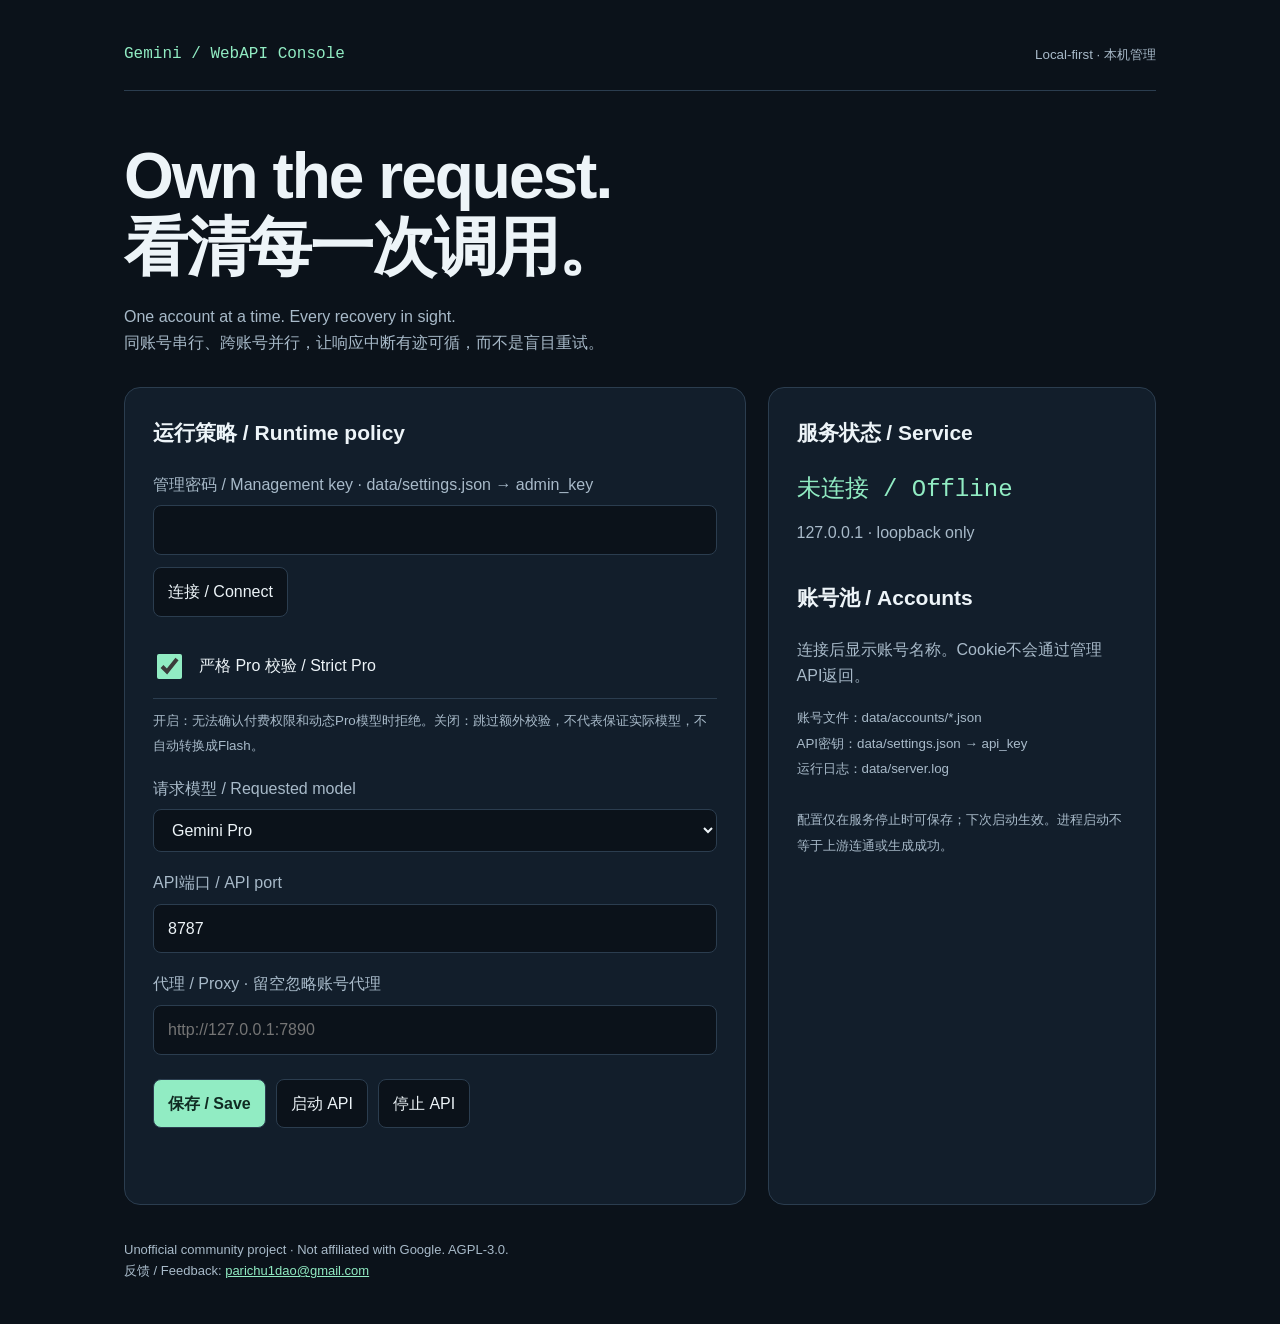
==== web/index.html @ 014cc4f2 "Initial release: local Gemini console, optional Pro policy and bilingual guides" ====
<!doctype html>
<html lang="zh-CN"><meta charset="utf-8"><meta name="viewport" content="width=device-width,initial-scale=1">
<title>Gemini WebAPI Console</title>
<style>
:root{color-scheme:dark;--bg:#0b121a;--panel:#121e2b;--line:#2b3d4f;--ink:#edf4f8;--muted:#a8bac9;--accent:#91ecc3}*{box-sizing:border-box}body{margin:0;background:var(--bg);color:var(--ink);font:16px/1.6 'Segoe UI','Microsoft YaHei',sans-serif}main{max-width:1080px;margin:auto;padding:42px 24px}header{display:flex;justify-content:space-between;align-items:center;border-bottom:1px solid var(--line);padding-bottom:22px}header span{font-family:Consolas,monospace;color:var(--accent)}h1{font-size:clamp(34px,6vw,64px);line-height:1.12;letter-spacing:-2px;margin:50px 0 20px}p{color:var(--muted);max-width:720px}.grid{display:grid;grid-template-columns:1.6fr 1fr;gap:22px;margin-top:32px}section{padding:28px;background:var(--panel);border:1px solid var(--line);border-radius:16px}h2{font-size:21px;margin:0 0 22px}label{display:block;margin:18px 0 8px;color:var(--muted)}input,select,button{font:inherit;border:1px solid var(--line);border-radius:8px;padding:11px 14px;background:var(--bg);color:var(--ink)}input:not([type=checkbox]),select{width:100%}button{cursor:pointer}button:hover{border-color:var(--accent)}button:focus-visible,input:focus-visible,select:focus-visible{outline:2px solid var(--accent);outline-offset:3px}.primary{background:var(--accent);color:#102b22;font-weight:700}.switch{display:flex;gap:14px;align-items:center;color:var(--ink);padding:16px 0;border-bottom:1px solid var(--line)}input[type=checkbox]{width:25px;height:25px;accent-color:var(--accent)}.actions{display:flex;gap:10px;flex-wrap:wrap;margin-top:24px}.status{font:24px Consolas,monospace;color:var(--accent)}small{color:var(--muted)}#notice{min-height:28px;margin-top:20px;white-space:pre-wrap}footer{margin-top:35px;color:var(--muted);font-size:13px}a{color:var(--accent)}@media(max-width:720px){.grid{grid-template-columns:1fr}main{padding:24px 16px}section{padding:20px}}
</style>
<main><header><span>Gemini / WebAPI Console</span><small>Local-first · 本机管理</small></header>
<h1>Own the request.<br>看清每一次调用。</h1><p>One account at a time. Every recovery in sight.<br>同账号串行、跨账号并行，让响应中断有迹可循，而不是盲目重试。</p>
<div class="grid"><section><h2>运行策略 / Runtime policy</h2>
<label for="key">管理密码 / Management key · data/settings.json → admin_key</label><input id="key" type="password" autocomplete="off"><button id="connect" style="margin-top:12px">连接 / Connect</button>
<label class="switch"><input type="checkbox" id="strict" checked>严格 Pro 校验 / Strict Pro</label><small>开启：无法确认付费权限和动态Pro模型时拒绝。关闭：跳过额外校验，不代表保证实际模型，不自动转换成Flash。</small>
<label for="model">请求模型 / Requested model</label><select id="model"><option value="gemini-3-pro">Gemini Pro</option><option value="gemini-3-flash">Gemini Flash</option><option value="gemini-3-flash-thinking">Gemini Flash Thinking</option></select>
<label for="port">API端口 / API port</label><input id="port" type="number" min="1024" max="65535" value="8787">
<label for="proxy">代理 / Proxy · 留空忽略账号代理</label><input id="proxy" placeholder="http://127.0.0.1:7890">
<div class="actions"><button class="primary" id="save">保存 / Save</button><button id="start">启动 API</button><button id="stop">停止 API</button></div><div id="notice" role="status" aria-live="polite"></div>
</section><section><h2>服务状态 / Service</h2><div id="status" class="status">未连接 / Offline</div><p id="endpoint">127.0.0.1 · loopback only</p><h2 style="margin-top:36px">账号池 / Accounts</h2><p id="accounts">连接后显示账号名称。Cookie不会通过管理API返回。</p><small>账号文件：data/accounts/*.json<br>API密钥：data/settings.json → api_key<br>运行日志：data/server.log<br><br>配置仅在服务停止时可保存；下次启动生效。进程启动不等于上游连通或生成成功。</small></section></div>
<footer>Unofficial community project · Not affiliated with Google. AGPL-3.0.<br>反馈 / Feedback: <a href="mailto:parichu1dao@gmail.com">parichu1dao@gmail.com</a></footer></main>
<script>
const $=id=>document.getElementById(id);let connected=false;
async function api(path,body){const r=await fetch('/api/'+path,{method:body===undefined?'GET':'POST',headers:{'X-Management-Key':$('key').value,'Content-Type':'application/json'},body:body===undefined?undefined:JSON.stringify(body)});const d=await r.json();if(!r.ok)throw Error(d.error||r.status);return d}
function render(d,config=false){$('status').textContent=d.running?'进程运行中 / Running':'已停止 / Stopped';$('endpoint').textContent='http://127.0.0.1:'+d.port+'/v1';$('accounts').textContent=d.accounts.join(' · ')||'暂无账号 / No accounts';if(config){$('strict').checked=d.strict_pro;$('model').value=d.model;$('port').value=d.port;$('proxy').value=d.proxy}}
async function action(fn){try{await fn();$('notice').textContent='完成 / Done'}catch(e){$('notice').textContent=e.message}}
$('connect').onclick=()=>action(async()=>{render(await api('status'),true);connected=true});
$('save').onclick=()=>action(async()=>render(await api('config',{strict_pro:$('strict').checked,model:$('model').value,port:Number($('port').value),proxy:$('proxy').value.trim()}),true));
for(const name of ['start','stop'])$(name).onclick=()=>{if(name==='stop'&&!confirm('停止会中断正在执行的请求。继续？ / Stop active requests?'))return;action(async()=>render(await api(name,{})))};
$('strict').onchange=()=>{if($('strict').checked)$('model').value='gemini-3-pro'};
setInterval(async()=>{if(connected){try{render(await api('status'))}catch(e){$('status').textContent='连接中断 / Disconnected'}}},4000);
</script></html>
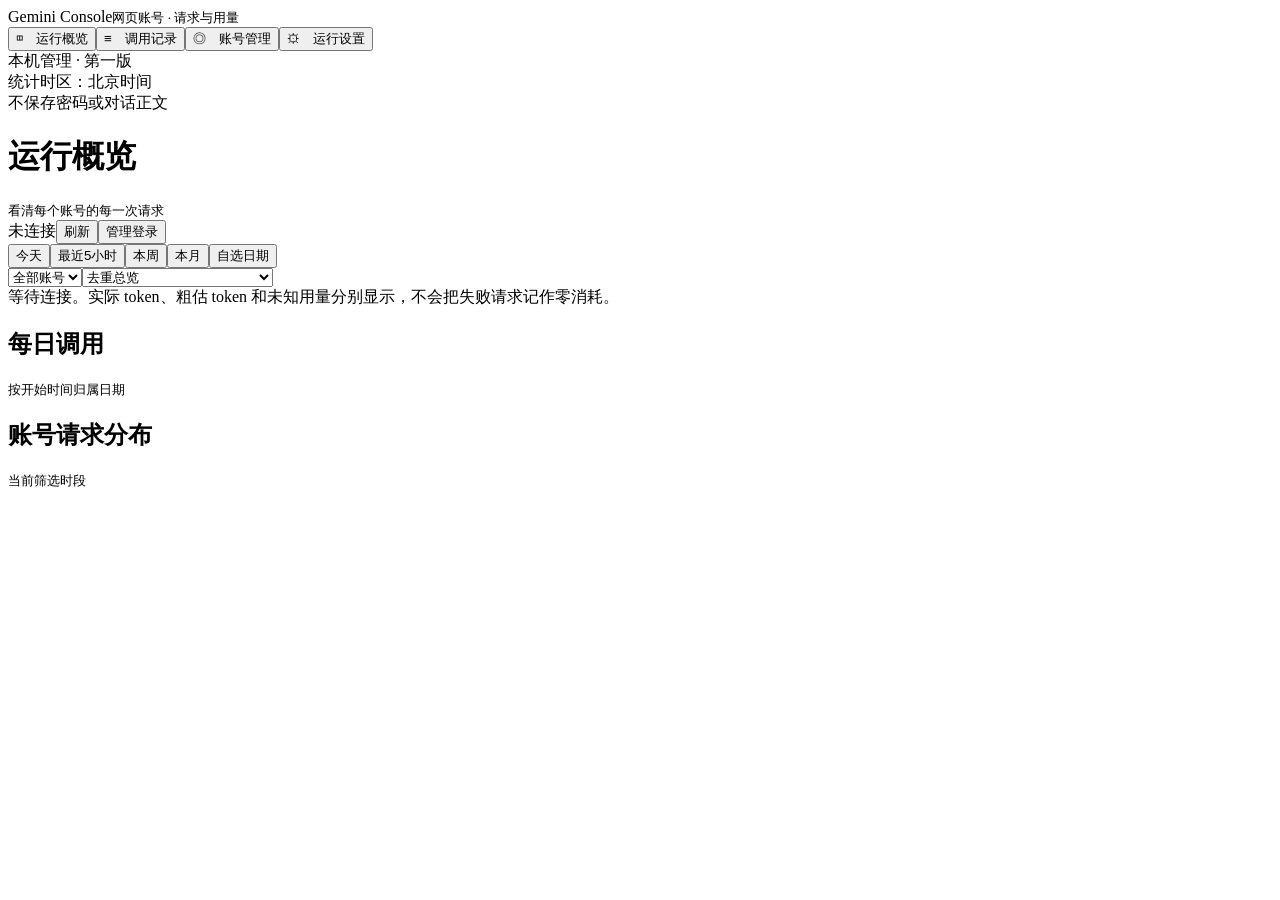
==== commit 8ab1cb10: "Package standalone 0.2 preview with safe runtime and bilingual onboarding" ====
--- a/web/index.html
+++ b/web/index.html
@@ -1,28 +1,12 @@
-<!doctype html>
-<html lang="zh-CN"><meta charset="utf-8"><meta name="viewport" content="width=device-width,initial-scale=1">
-<title>Gemini WebAPI Console</title>
-<style>
-:root{color-scheme:dark;--bg:#0b121a;--panel:#121e2b;--line:#2b3d4f;--ink:#edf4f8;--muted:#a8bac9;--accent:#91ecc3}*{box-sizing:border-box}body{margin:0;background:var(--bg);color:var(--ink);font:16px/1.6 'Segoe UI','Microsoft YaHei',sans-serif}main{max-width:1080px;margin:auto;padding:42px 24px}header{display:flex;justify-content:space-between;align-items:center;border-bottom:1px solid var(--line);padding-bottom:22px}header span{font-family:Consolas,monospace;color:var(--accent)}h1{font-size:clamp(34px,6vw,64px);line-height:1.12;letter-spacing:-2px;margin:50px 0 20px}p{color:var(--muted);max-width:720px}.grid{display:grid;grid-template-columns:1.6fr 1fr;gap:22px;margin-top:32px}section{padding:28px;background:var(--panel);border:1px solid var(--line);border-radius:16px}h2{font-size:21px;margin:0 0 22px}label{display:block;margin:18px 0 8px;color:var(--muted)}input,select,button{font:inherit;border:1px solid var(--line);border-radius:8px;padding:11px 14px;background:var(--bg);color:var(--ink)}input:not([type=checkbox]),select{width:100%}button{cursor:pointer}button:hover{border-color:var(--accent)}button:focus-visible,input:focus-visible,select:focus-visible{outline:2px solid var(--accent);outline-offset:3px}.primary{background:var(--accent);color:#102b22;font-weight:700}.switch{display:flex;gap:14px;align-items:center;color:var(--ink);padding:16px 0;border-bottom:1px solid var(--line)}input[type=checkbox]{width:25px;height:25px;accent-color:var(--accent)}.actions{display:flex;gap:10px;flex-wrap:wrap;margin-top:24px}.status{font:24px Consolas,monospace;color:var(--accent)}small{color:var(--muted)}#notice{min-height:28px;margin-top:20px;white-space:pre-wrap}footer{margin-top:35px;color:var(--muted);font-size:13px}a{color:var(--accent)}@media(max-width:720px){.grid{grid-template-columns:1fr}main{padding:24px 16px}section{padding:20px}}
-</style>
-<main><header><span>Gemini / WebAPI Console</span><small>Local-first · 本机管理</small></header>
-<h1>Own the request.<br>看清每一次调用。</h1><p>One account at a time. Every recovery in sight.<br>同账号串行、跨账号并行，让响应中断有迹可循，而不是盲目重试。</p>
-<div class="grid"><section><h2>运行策略 / Runtime policy</h2>
-<label for="key">管理密码 / Management key · data/settings.json → admin_key</label><input id="key" type="password" autocomplete="off"><button id="connect" style="margin-top:12px">连接 / Connect</button>
-<label class="switch"><input type="checkbox" id="strict" checked>严格 Pro 校验 / Strict Pro</label><small>开启：无法确认付费权限和动态Pro模型时拒绝。关闭：跳过额外校验，不代表保证实际模型，不自动转换成Flash。</small>
-<label for="model">请求模型 / Requested model</label><select id="model"><option value="gemini-3-pro">Gemini Pro</option><option value="gemini-3-flash">Gemini Flash</option><option value="gemini-3-flash-thinking">Gemini Flash Thinking</option></select>
-<label for="port">API端口 / API port</label><input id="port" type="number" min="1024" max="65535" value="8787">
-<label for="proxy">代理 / Proxy · 留空忽略账号代理</label><input id="proxy" placeholder="http://127.0.0.1:7890">
-<div class="actions"><button class="primary" id="save">保存 / Save</button><button id="start">启动 API</button><button id="stop">停止 API</button></div><div id="notice" role="status" aria-live="polite"></div>
-</section><section><h2>服务状态 / Service</h2><div id="status" class="status">未连接 / Offline</div><p id="endpoint">127.0.0.1 · loopback only</p><h2 style="margin-top:36px">账号池 / Accounts</h2><p id="accounts">连接后显示账号名称。Cookie不会通过管理API返回。</p><small>账号文件：data/accounts/*.json<br>API密钥：data/settings.json → api_key<br>运行日志：data/server.log<br><br>配置仅在服务停止时可保存；下次启动生效。进程启动不等于上游连通或生成成功。</small></section></div>
-<footer>Unofficial community project · Not affiliated with Google. AGPL-3.0.<br>反馈 / Feedback: <a href="mailto:parichu1dao@gmail.com">parichu1dao@gmail.com</a></footer></main>
-<script>
-const $=id=>document.getElementById(id);let connected=false;
-async function api(path,body){const r=await fetch('/api/'+path,{method:body===undefined?'GET':'POST',headers:{'X-Management-Key':$('key').value,'Content-Type':'application/json'},body:body===undefined?undefined:JSON.stringify(body)});const d=await r.json();if(!r.ok)throw Error(d.error||r.status);return d}
-function render(d,config=false){$('status').textContent=d.running?'进程运行中 / Running':'已停止 / Stopped';$('endpoint').textContent='http://127.0.0.1:'+d.port+'/v1';$('accounts').textContent=d.accounts.join(' · ')||'暂无账号 / No accounts';if(config){$('strict').checked=d.strict_pro;$('model').value=d.model;$('port').value=d.port;$('proxy').value=d.proxy}}
-async function action(fn){try{await fn();$('notice').textContent='完成 / Done'}catch(e){$('notice').textContent=e.message}}
-$('connect').onclick=()=>action(async()=>{render(await api('status'),true);connected=true});
-$('save').onclick=()=>action(async()=>render(await api('config',{strict_pro:$('strict').checked,model:$('model').value,port:Number($('port').value),proxy:$('proxy').value.trim()}),true));
-for(const name of ['start','stop'])$(name).onclick=()=>{if(name==='stop'&&!confirm('停止会中断正在执行的请求。继续？ / Stop active requests?'))return;action(async()=>render(await api(name,{})))};
-$('strict').onchange=()=>{if($('strict').checked)$('model').value='gemini-3-pro'};
-setInterval(async()=>{if(connected){try{render(await api('status'))}catch(e){$('status').textContent='连接中断 / Disconnected'}}},4000);
-</script></html>
+<!doctype html><html lang="zh-CN"><meta charset="utf-8"><meta name="viewport" content="width=device-width,initial-scale=1"><title>Gemini Console · 运行管理</title><link rel="stylesheet" href="/app.css">
+<aside><div class="brand">Gemini Console<small>网页账号 · 请求与用量</small></div><nav aria-label="主导航"><button data-page="overview" class="active">◫　运行概览</button><button data-page="records">≡　调用记录</button><button data-page="accounts">◎　账号管理</button><button data-page="settings">⚙　运行设置</button></nav><footer>本机管理 · 第一版<br>统计时区：北京时间<br>不保存密码或对话正文</footer></aside>
+<main><header><div><h1 id="title">运行概览</h1><small class="muted">看清每个账号的每一次请求</small></div><div class="actions"><span class="tag" id="connection">未连接</span><button id="refresh">刷新</button><button id="login">管理登录</button></div></header>
+<div id="message" role="status" aria-live="polite"></div><div id="filters" class="toolbar"><div class="period" aria-label="时间范围"><button data-period="today" class="selected">今天</button><button data-period="5h">最近5小时</button><button data-period="week">本周</button><button data-period="month">本月</button><button data-period="custom">自选日期</button></div><span id="custom" hidden><input aria-label="开始日期" id="from" type="date"><input aria-label="结束日期" id="to" type="date"><button id="applyDates">查询</button></span><select id="accountFilter" aria-label="按账号筛选"><option value="">全部账号</option></select><select id="source" aria-label="记录来源"><option value="all">去重总览</option><option value="production">现有生产服务</option><option value="managed">本台托管账号</option><option value="relay">备选入口观测（不并入总览）</option><option value="cookie">原 Cookie 服务</option></select></div>
+<section id="overview"><div class="metrics" id="metrics"></div><div class="note" id="usageNote">等待连接。实际 token、粗估 token 和未知用量分别显示，不会把失败请求记作零消耗。</div><div class="split"><div class="panel"><div class="panel-head"><h2>每日调用</h2><small class="muted">按开始时间归属日期</small></div><div class="scroll" id="daily"></div></div><div class="panel"><div class="panel-head"><h2>账号请求分布</h2><small class="muted">当前筛选时段</small></div><div class="scroll" id="distribution"></div></div></div></section>
+<section id="records" hidden><div class="panel"><div class="panel-head"><h2>逐次请求明细</h2><small id="recordCount" class="muted"></small></div><div class="scroll" id="requestRows"></div><div class="pager"><button id="prev">上一页</button><span id="pageNumber"></span><button id="next">下一页</button></div></div><p class="note">时间显示到秒。请求重试分别计数；“成功”表示接口返回，不代表章节质检通过。这里只记录本机接口流量，不读取网页手工聊天历史。</p></section>
+<section id="accounts" hidden><div class="panel"><div class="panel-head"><div><h2>账号目录</h2><small class="muted">固定内部 ID；重命名不影响历史记录</small></div><button class="primary" id="addAccount">＋ 录入账号</button></div><div class="scroll" id="accountRows"></div></div><div class="note">录入流程：独立浏览器窗口 → 管理者登录 → 填写邮箱核对 → 验证成功 → 启用。新账号加入本控制台的“托管浏览器池”，不会自动改动生产池。现有生产账号仅观测，可修改显示名称。</div></section>
+<section id="settings" hidden><div class="note">原 Cookie 通道、现有浏览器服务和新账号托管池分别管理。启停本台入口不会启停现有生产服务。</div><iframe id="settingsFrame" title="通道与模型设置"></iframe></section></main>
+<dialog id="auth"><h2>连接本机管理台</h2><p>管理密码位于 data/settings.json 的 admin_key。密码仅保留在当前页面内存。</p><label for="key">管理密码</label><input id="key" type="password" autocomplete="off"><div class="actions"><button data-close="auth">取消</button><button id="connect" class="primary">连接</button></div></dialog>
+<dialog id="accountDialog"><h2 id="dialogTitle">录入账号</h2><p id="dialogHelp"></p><label id="fieldLabel" for="accountValue">名称（可留空）</label><input id="accountValue" autocomplete="off"><div class="actions"><button data-close="accountDialog">取消</button><button id="accountSubmit" class="primary">创建并打开登录页</button></div></dialog>
+<dialog id="deleteDialog" aria-labelledby="deleteTitle"><h2 id="deleteTitle">删除账号</h2><p>删除后将从账号目录移除，保留历史用量和浏览器文件。请输入账号名称确认：</p><p id="deleteName"></p><label for="deleteValue">账号名称</label><input id="deleteValue" autocomplete="off"><div class="actions"><button data-close="deleteDialog">取消</button><button id="deleteSubmit" disabled>确认删除</button></div></dialog>
+<script src="/i18n.js"></script><script src="/app.js"></script></html>
